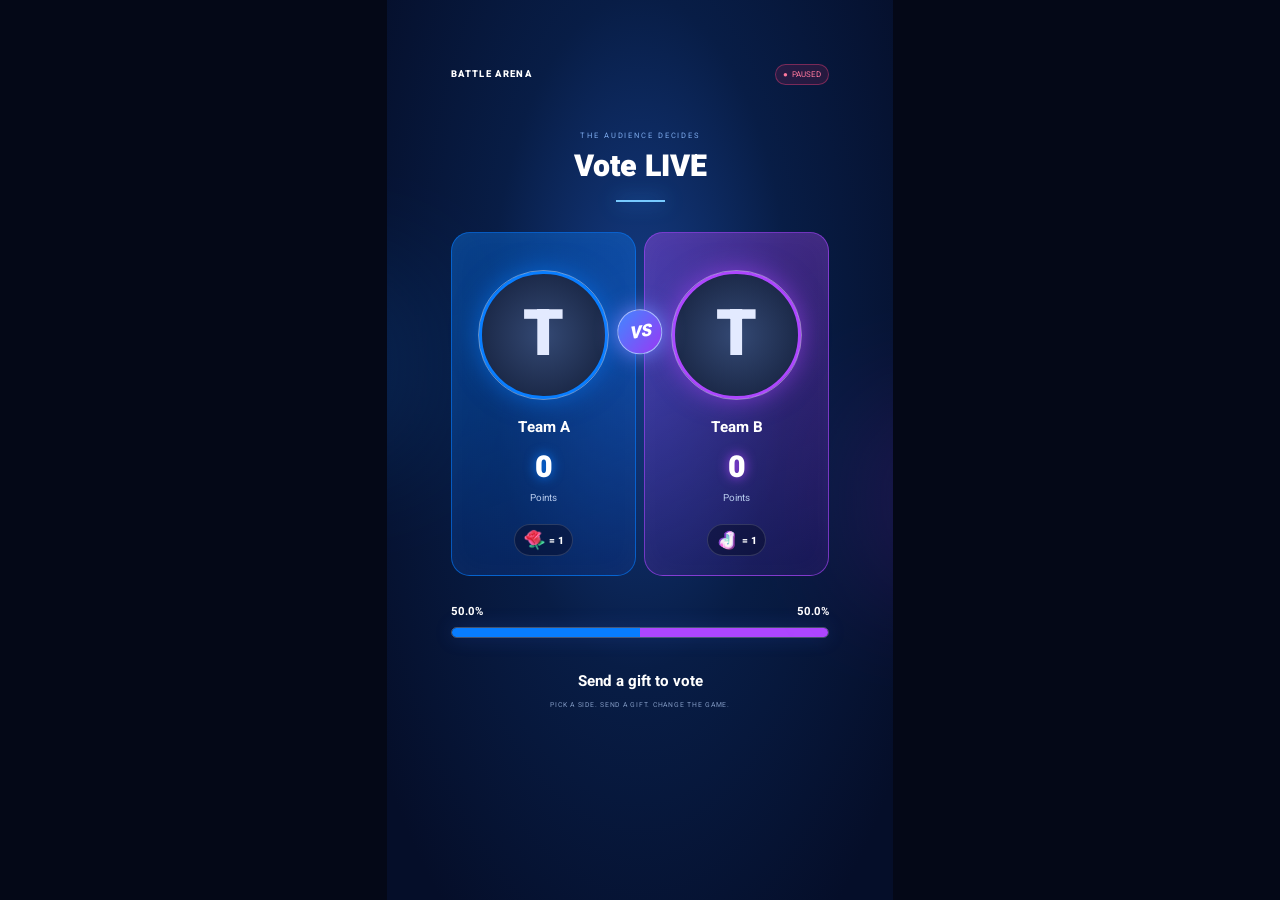
==== index.html @ 32b63412 "Build customizable bilingual battle display and admin with verified gift assets" ====
<!doctype html><html lang="en"><meta charset="utf-8"><meta name="viewport" content="width=device-width,initial-scale=1"><title>LIVE Battle • Display</title><link rel="stylesheet" href="style.css"><body class="display"><main id="game" class="game"></main><script type="module" src="display.js"></script></body></html>
---- style.css ----
@import url('https://fonts.googleapis.com/css2?family=Heebo:wght@400;600;700;800;900&display=swap');
:root{color-scheme:dark;font-family:Heebo,Arial,sans-serif;color:#f4f6ff;background:#070c20}*{box-sizing:border-box}body{margin:0}button,input,select,textarea{font:inherit}button,a.button{cursor:pointer;border:1px solid #34496e;border-radius:10px;background:#1c2d4d;color:white;padding:10px 16px;text-decoration:none}button:hover,a.button:hover{background:#28456f}button.primary{background:#5669f5;border-color:#7586ff}input,select,textarea{width:100%;background:#0c152b;border:1px solid #30405e;color:white;border-radius:8px;padding:10px}label{display:block;color:#b7c5df;font-size:13px;margin:12px 0}label input,label select{margin-top:5px}input[type=checkbox]{width:auto}h1,h2,h3,p{margin-top:0}.display{background:#040817;display:grid;place-items:center;min-height:100vh}.game{width:min(100vw,56.25vh);aspect-ratio:9/16;position:relative;overflow:hidden;background:radial-gradient(ellipse at 50% 37%,#153d87 0,#081d46 42%,#050e29 90%);container-type:inline-size;padding:5cqw;color:white}.game header{display:flex;justify-content:space-between;align-items:center;position:relative}.brand{font-size:2.5cqw;font-weight:800;letter-spacing:.35cqw;display:flex;align-items:center;gap:2cqw}.brand img{height:5cqw;max-width:20cqw}.live-dot{font-size:2.1cqw;border:1px solid #fb437a66;background:#f72c6420;border-radius:5cqw;padding:1cqw 2cqw;color:#ff789e}.live-dot:before{content:'●';margin-inline-end:1cqw}.intro{text-align:center;letter-spacing:.5cqw;color:#7ca9eb;font-size:2cqw;margin-top:12cqw}.game h1{text-align:center;font-size:8cqw;line-height:1.2;margin:2cqw 0;font-weight:900}.title-line{height:.5cqw;width:13cqw;background:#77caff;margin:4cqw auto 8cqw;box-shadow:0 0 5cqw #319bff}.arena{display:flex;position:relative;gap:2cqw;direction:ltr}.team{width:50%;min-width:0;text-align:center;border:1px solid color-mix(in srgb,var(--team),transparent 40%);border-radius:5cqw;padding:3cqw 1.5cqw 5cqw;background:linear-gradient(160deg,color-mix(in srgb,var(--team),transparent 62%),color-mix(in srgb,var(--team2),transparent 80%));box-shadow:inset 0 0 8cqw #ffffff08}.leader{color:#ffe397;font-size:2.7cqw;font-weight:800;height:7cqw}.portrait{border-radius:50%;width:34cqw;height:34cqw;margin:auto;border:1cqw solid var(--team);outline:.4cqw solid #ffffff60;overflow:hidden;background:radial-gradient(circle,#344974,#121d38);box-shadow:0 0 7cqw color-mix(in srgb,var(--team),transparent 40%)}.portrait img{width:100%;height:100%;object-fit:cover}.initial{display:grid;place-items:center;height:100%;font-size:17cqw;font-weight:900;color:#e3eaff}.team h2{font-size:4cqw;line-height:1.3;overflow-wrap:anywhere;margin:5cqw 0 3cqw;min-height:5.2cqw}.score{font-size:8cqw;letter-spacing:-.4cqw;font-weight:900;text-shadow:0 0 3cqw var(--team);line-height:1.25;overflow-wrap:anywhere}.points{font-size:2.6cqw;color:#b7cbed;margin:1cqw 0 5cqw}.vs{position:absolute;left:50%;top:29%;transform:translate(-50%,-50%) rotate(-8deg);background:linear-gradient(135deg,#4088ff,#9a38f4);border:.5cqw solid #a9bbff;border-radius:50%;width:12cqw;height:12cqw;display:grid;place-items:center;font-size:4.5cqw;font-style:italic;font-weight:900;box-shadow:0 0 6cqw #7385ff}.gift-pills{display:flex;justify-content:center;gap:1.5cqw;flex-wrap:wrap}.pill{display:flex;align-items:center;gap:1cqw;background:#080e2c88;border:1px solid #ffffff25;border-radius:9cqw;padding:1cqw 2cqw;font-size:2.7cqw;font-weight:800}.pill img{width:6cqw;height:6cqw;object-fit:contain}.balance{margin-top:7cqw;direction:ltr}.percent{display:flex;justify-content:space-between;font-size:3cqw;margin-bottom:2cqw}.track{display:flex;height:3cqw;border-radius:6cqw;overflow:hidden;border:.3cqw solid #ffffff40;box-shadow:0 0 5cqw #3e6bea33}.track>div{transition:width .6s}.game footer{text-align:center;margin-top:8cqw}.game footer strong{font-size:4cqw}.game footer p{font-size:1.8cqw;letter-spacing:.2cqw;color:#829ac3;margin-top:2cqw}.event{font-size:2.6cqw;color:#97d9ff;min-height:4cqw}.orb{position:absolute;width:50cqw;height:50cqw;filter:blur(15cqw);opacity:.15;pointer-events:none}.one{background:#1689ff;top:30%;left:-30%}.two{background:#9b32f1;top:45%;right:-30%}.hit .score{animation:pop .4s}@keyframes pop{50%{transform:scale(1.12);color:#fff3ac}}.still *{animation:none!important;transition:none!important}
.admin{max-width:1500px;margin:auto;padding:30px}.top{display:flex;justify-content:space-between;align-items:center;gap:15px}.eyebrow{font-size:11px;color:#8f9cfa;letter-spacing:3px}.top h1{font-size:30px;margin:5px 0}.muted{color:#91a2c0;font-size:13px;line-height:1.7}.workspace{display:grid;grid-template-columns:minmax(0,1fr) 320px;gap:24px;margin-top:25px}.panel{background:#101a30;border:1px solid #24314d;border-radius:16px;padding:24px;margin-bottom:18px}.panel h2{font-size:19px}.row{display:flex;gap:10px;align-items:center;flex-wrap:wrap}.row>*{flex:1}.row button{flex:initial}.two-col{display:grid;grid-template-columns:1fr 1fr;gap:18px}.catalog{display:grid;grid-template-columns:repeat(auto-fill,minmax(115px,1fr));gap:10px;max-height:430px;overflow:auto;margin-top:15px}.gift-card{padding:12px 7px;text-align:center;background:#15223c}.gift-card img{display:block;width:65px;height:65px;object-fit:contain;margin:auto auto 8px}.gift-card b{display:block;font-size:12px}.gift-card small{font-size:10px;color:#a1b3ce}.mapping{display:flex;align-items:center;gap:9px;margin:8px 0;background:#0c1428;padding:8px;border-radius:9px}.mapping img{width:35px;height:35px;object-fit:contain}.mapping span{flex:1}.mapping input{width:90px}.preview{position:sticky;top:20px;align-self:start}.preview iframe{width:100%;aspect-ratio:9/16;border:1px solid #354568;border-radius:12px;background:#040817}.notice{border-inline-start:3px solid #ffbb67;background:#ffbb670b;padding:14px;font-size:13px;line-height:1.7;color:#d9c6ab}.status{font-size:12px;color:#ffcc8c}.toast{position:fixed;bottom:20px;left:20px;max-width:90vw;background:#334582;padding:14px 22px;border-radius:12px;z-index:10}.event-list{max-height:200px;overflow:auto;font-size:12px}.event-list p{padding:8px;border-bottom:1px solid #263654}.portrait-control{width:70px;height:70px;object-fit:cover;border-radius:50%}summary{cursor:pointer;color:#c8d6ed}.small{font-size:12px}@media(max-width:1000px){.workspace{grid-template-columns:1fr}.preview{position:static;max-width:340px;margin:auto;width:100%}}@media(max-width:600px){.admin{padding:16px}.top{align-items:start;flex-direction:column}.two-col{grid-template-columns:1fr}.panel{padding:17px}.row>*{min-width:100px}}@media(prefers-reduced-motion:reduce){*{animation:none!important;transition:none!important}}
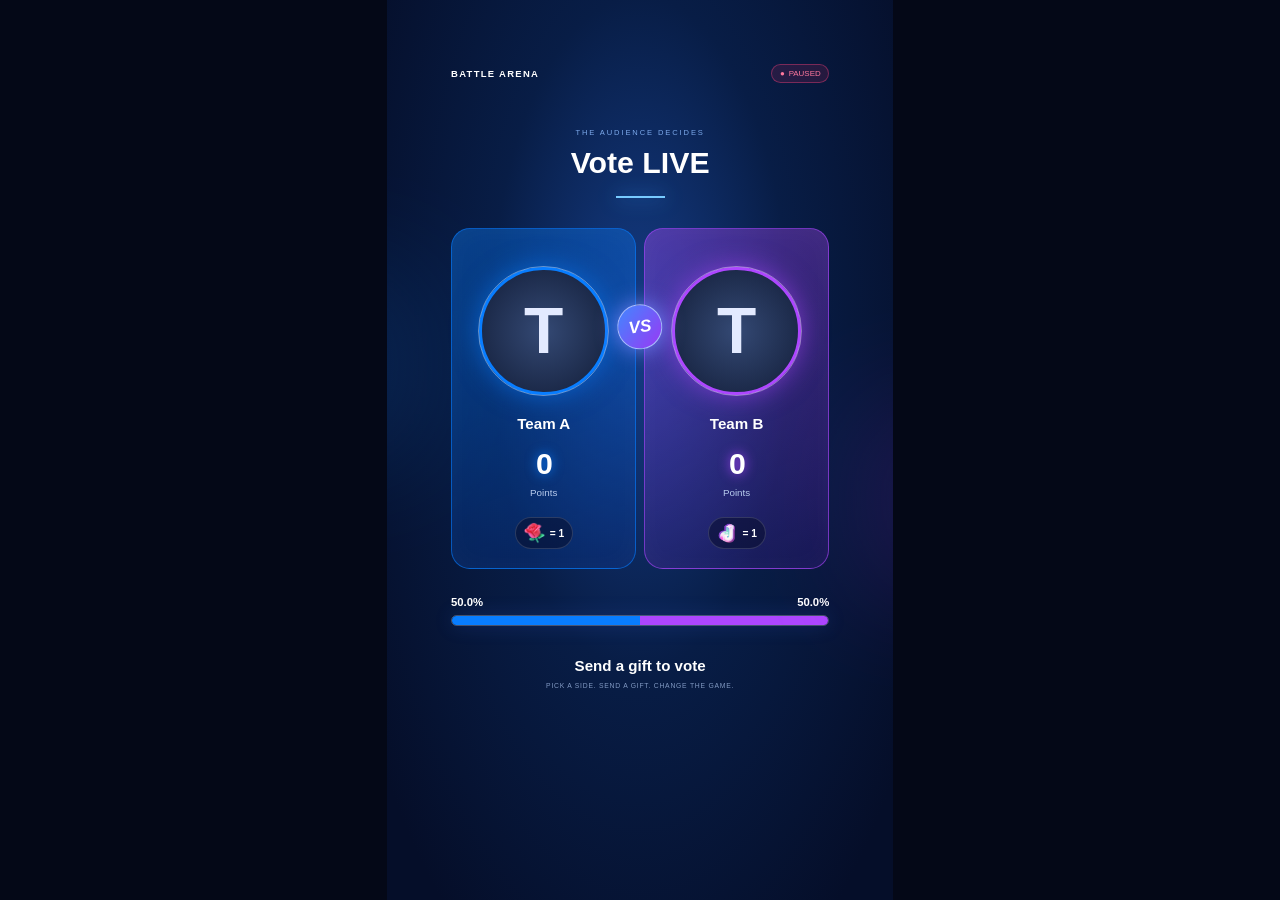
==== commit f07b2fb3: "Harden imported settings and event rendering against injection; add CSP and security tests" ====
--- a/index.html
+++ b/index.html
@@ -1 +1 @@
-<!doctype html><html lang="en"><meta charset="utf-8"><meta name="viewport" content="width=device-width,initial-scale=1"><title>LIVE Battle • Display</title><link rel="stylesheet" href="style.css"><body class="display"><main id="game" class="game"></main><script type="module" src="display.js"></script></body></html>
+<!doctype html><html lang="en"><meta charset="utf-8"><meta http-equiv="Content-Security-Policy" content="default-src 'none'; script-src 'self'; style-src 'self' 'unsafe-inline'; img-src 'self' data: https:; font-src 'self'; connect-src 'self'; frame-src 'self'; object-src 'none'; base-uri 'none'; form-action 'none'"><meta name="referrer" content="no-referrer"><meta name="viewport" content="width=device-width,initial-scale=1"><title>LIVE Battle • Display</title><link rel="stylesheet" href="style.css"><body class="display"><main id="game" class="game"></main><script type="module" src="display.js"></script></body></html>
--- a/style.css
+++ b/style.css
@@ -1,3 +1,2 @@
-@import url('https://fonts.googleapis.com/css2?family=Heebo:wght@400;600;700;800;900&display=swap');
-:root{color-scheme:dark;font-family:Heebo,Arial,sans-serif;color:#f4f6ff;background:#070c20}*{box-sizing:border-box}body{margin:0}button,input,select,textarea{font:inherit}button,a.button{cursor:pointer;border:1px solid #34496e;border-radius:10px;background:#1c2d4d;color:white;padding:10px 16px;text-decoration:none}button:hover,a.button:hover{background:#28456f}button.primary{background:#5669f5;border-color:#7586ff}input,select,textarea{width:100%;background:#0c152b;border:1px solid #30405e;color:white;border-radius:8px;padding:10px}label{display:block;color:#b7c5df;font-size:13px;margin:12px 0}label input,label select{margin-top:5px}input[type=checkbox]{width:auto}h1,h2,h3,p{margin-top:0}.display{background:#040817;display:grid;place-items:center;min-height:100vh}.game{width:min(100vw,56.25vh);aspect-ratio:9/16;position:relative;overflow:hidden;background:radial-gradient(ellipse at 50% 37%,#153d87 0,#081d46 42%,#050e29 90%);container-type:inline-size;padding:5cqw;color:white}.game header{display:flex;justify-content:space-between;align-items:center;position:relative}.brand{font-size:2.5cqw;font-weight:800;letter-spacing:.35cqw;display:flex;align-items:center;gap:2cqw}.brand img{height:5cqw;max-width:20cqw}.live-dot{font-size:2.1cqw;border:1px solid #fb437a66;background:#f72c6420;border-radius:5cqw;padding:1cqw 2cqw;color:#ff789e}.live-dot:before{content:'●';margin-inline-end:1cqw}.intro{text-align:center;letter-spacing:.5cqw;color:#7ca9eb;font-size:2cqw;margin-top:12cqw}.game h1{text-align:center;font-size:8cqw;line-height:1.2;margin:2cqw 0;font-weight:900}.title-line{height:.5cqw;width:13cqw;background:#77caff;margin:4cqw auto 8cqw;box-shadow:0 0 5cqw #319bff}.arena{display:flex;position:relative;gap:2cqw;direction:ltr}.team{width:50%;min-width:0;text-align:center;border:1px solid color-mix(in srgb,var(--team),transparent 40%);border-radius:5cqw;padding:3cqw 1.5cqw 5cqw;background:linear-gradient(160deg,color-mix(in srgb,var(--team),transparent 62%),color-mix(in srgb,var(--team2),transparent 80%));box-shadow:inset 0 0 8cqw #ffffff08}.leader{color:#ffe397;font-size:2.7cqw;font-weight:800;height:7cqw}.portrait{border-radius:50%;width:34cqw;height:34cqw;margin:auto;border:1cqw solid var(--team);outline:.4cqw solid #ffffff60;overflow:hidden;background:radial-gradient(circle,#344974,#121d38);box-shadow:0 0 7cqw color-mix(in srgb,var(--team),transparent 40%)}.portrait img{width:100%;height:100%;object-fit:cover}.initial{display:grid;place-items:center;height:100%;font-size:17cqw;font-weight:900;color:#e3eaff}.team h2{font-size:4cqw;line-height:1.3;overflow-wrap:anywhere;margin:5cqw 0 3cqw;min-height:5.2cqw}.score{font-size:8cqw;letter-spacing:-.4cqw;font-weight:900;text-shadow:0 0 3cqw var(--team);line-height:1.25;overflow-wrap:anywhere}.points{font-size:2.6cqw;color:#b7cbed;margin:1cqw 0 5cqw}.vs{position:absolute;left:50%;top:29%;transform:translate(-50%,-50%) rotate(-8deg);background:linear-gradient(135deg,#4088ff,#9a38f4);border:.5cqw solid #a9bbff;border-radius:50%;width:12cqw;height:12cqw;display:grid;place-items:center;font-size:4.5cqw;font-style:italic;font-weight:900;box-shadow:0 0 6cqw #7385ff}.gift-pills{display:flex;justify-content:center;gap:1.5cqw;flex-wrap:wrap}.pill{display:flex;align-items:center;gap:1cqw;background:#080e2c88;border:1px solid #ffffff25;border-radius:9cqw;padding:1cqw 2cqw;font-size:2.7cqw;font-weight:800}.pill img{width:6cqw;height:6cqw;object-fit:contain}.balance{margin-top:7cqw;direction:ltr}.percent{display:flex;justify-content:space-between;font-size:3cqw;margin-bottom:2cqw}.track{display:flex;height:3cqw;border-radius:6cqw;overflow:hidden;border:.3cqw solid #ffffff40;box-shadow:0 0 5cqw #3e6bea33}.track>div{transition:width .6s}.game footer{text-align:center;margin-top:8cqw}.game footer strong{font-size:4cqw}.game footer p{font-size:1.8cqw;letter-spacing:.2cqw;color:#829ac3;margin-top:2cqw}.event{font-size:2.6cqw;color:#97d9ff;min-height:4cqw}.orb{position:absolute;width:50cqw;height:50cqw;filter:blur(15cqw);opacity:.15;pointer-events:none}.one{background:#1689ff;top:30%;left:-30%}.two{background:#9b32f1;top:45%;right:-30%}.hit .score{animation:pop .4s}@keyframes pop{50%{transform:scale(1.12);color:#fff3ac}}.still *{animation:none!important;transition:none!important}
+:root{color-scheme:dark;font-family:Arial,"Noto Sans Hebrew",sans-serif;color:#f4f6ff;background:#070c20}*{box-sizing:border-box}body{margin:0}button,input,select,textarea{font:inherit}button,a.button{cursor:pointer;border:1px solid #34496e;border-radius:10px;background:#1c2d4d;color:white;padding:10px 16px;text-decoration:none}button:hover,a.button:hover{background:#28456f}button.primary{background:#5669f5;border-color:#7586ff}input,select,textarea{width:100%;background:#0c152b;border:1px solid #30405e;color:white;border-radius:8px;padding:10px}label{display:block;color:#b7c5df;font-size:13px;margin:12px 0}label input,label select{margin-top:5px}input[type=checkbox]{width:auto}h1,h2,h3,p{margin-top:0}.display{background:#040817;display:grid;place-items:center;min-height:100vh}.game{width:min(100vw,56.25vh);aspect-ratio:9/16;position:relative;overflow:hidden;background:radial-gradient(ellipse at 50% 37%,#153d87 0,#081d46 42%,#050e29 90%);container-type:inline-size;padding:5cqw;color:white}.game header{display:flex;justify-content:space-between;align-items:center;position:relative}.brand{font-size:2.5cqw;font-weight:800;letter-spacing:.35cqw;display:flex;align-items:center;gap:2cqw}.brand img{height:5cqw;max-width:20cqw}.live-dot{font-size:2.1cqw;border:1px solid #fb437a66;background:#f72c6420;border-radius:5cqw;padding:1cqw 2cqw;color:#ff789e}.live-dot:before{content:'●';margin-inline-end:1cqw}.intro{text-align:center;letter-spacing:.5cqw;color:#7ca9eb;font-size:2cqw;margin-top:12cqw}.game h1{text-align:center;font-size:8cqw;line-height:1.2;margin:2cqw 0;font-weight:900}.title-line{height:.5cqw;width:13cqw;background:#77caff;margin:4cqw auto 8cqw;box-shadow:0 0 5cqw #319bff}.arena{display:flex;position:relative;gap:2cqw;direction:ltr}.team{width:50%;min-width:0;text-align:center;border:1px solid color-mix(in srgb,var(--team),transparent 40%);border-radius:5cqw;padding:3cqw 1.5cqw 5cqw;background:linear-gradient(160deg,color-mix(in srgb,var(--team),transparent 62%),color-mix(in srgb,var(--team2),transparent 80%));box-shadow:inset 0 0 8cqw #ffffff08}.leader{color:#ffe397;font-size:2.7cqw;font-weight:800;height:7cqw}.portrait{border-radius:50%;width:34cqw;height:34cqw;margin:auto;border:1cqw solid var(--team);outline:.4cqw solid #ffffff60;overflow:hidden;background:radial-gradient(circle,#344974,#121d38);box-shadow:0 0 7cqw color-mix(in srgb,var(--team),transparent 40%)}.portrait img{width:100%;height:100%;object-fit:cover}.initial{display:grid;place-items:center;height:100%;font-size:17cqw;font-weight:900;color:#e3eaff}.team h2{font-size:4cqw;line-height:1.3;overflow-wrap:anywhere;margin:5cqw 0 3cqw;min-height:5.2cqw}.score{font-size:8cqw;letter-spacing:-.4cqw;font-weight:900;text-shadow:0 0 3cqw var(--team);line-height:1.25;overflow-wrap:anywhere}.points{font-size:2.6cqw;color:#b7cbed;margin:1cqw 0 5cqw}.vs{position:absolute;left:50%;top:29%;transform:translate(-50%,-50%) rotate(-8deg);background:linear-gradient(135deg,#4088ff,#9a38f4);border:.5cqw solid #a9bbff;border-radius:50%;width:12cqw;height:12cqw;display:grid;place-items:center;font-size:4.5cqw;font-style:italic;font-weight:900;box-shadow:0 0 6cqw #7385ff}.gift-pills{display:flex;justify-content:center;gap:1.5cqw;flex-wrap:wrap}.pill{display:flex;align-items:center;gap:1cqw;background:#080e2c88;border:1px solid #ffffff25;border-radius:9cqw;padding:1cqw 2cqw;font-size:2.7cqw;font-weight:800}.pill img{width:6cqw;height:6cqw;object-fit:contain}.balance{margin-top:7cqw;direction:ltr}.percent{display:flex;justify-content:space-between;font-size:3cqw;margin-bottom:2cqw}.track{display:flex;height:3cqw;border-radius:6cqw;overflow:hidden;border:.3cqw solid #ffffff40;box-shadow:0 0 5cqw #3e6bea33}.track>div{transition:width .6s}.game footer{text-align:center;margin-top:8cqw}.game footer strong{font-size:4cqw}.game footer p{font-size:1.8cqw;letter-spacing:.2cqw;color:#829ac3;margin-top:2cqw}.event{font-size:2.6cqw;color:#97d9ff;min-height:4cqw}.orb{position:absolute;width:50cqw;height:50cqw;filter:blur(15cqw);opacity:.15;pointer-events:none}.one{background:#1689ff;top:30%;left:-30%}.two{background:#9b32f1;top:45%;right:-30%}.hit .score{animation:pop .4s}@keyframes pop{50%{transform:scale(1.12);color:#fff3ac}}.still *{animation:none!important;transition:none!important}
 .admin{max-width:1500px;margin:auto;padding:30px}.top{display:flex;justify-content:space-between;align-items:center;gap:15px}.eyebrow{font-size:11px;color:#8f9cfa;letter-spacing:3px}.top h1{font-size:30px;margin:5px 0}.muted{color:#91a2c0;font-size:13px;line-height:1.7}.workspace{display:grid;grid-template-columns:minmax(0,1fr) 320px;gap:24px;margin-top:25px}.panel{background:#101a30;border:1px solid #24314d;border-radius:16px;padding:24px;margin-bottom:18px}.panel h2{font-size:19px}.row{display:flex;gap:10px;align-items:center;flex-wrap:wrap}.row>*{flex:1}.row button{flex:initial}.two-col{display:grid;grid-template-columns:1fr 1fr;gap:18px}.catalog{display:grid;grid-template-columns:repeat(auto-fill,minmax(115px,1fr));gap:10px;max-height:430px;overflow:auto;margin-top:15px}.gift-card{padding:12px 7px;text-align:center;background:#15223c}.gift-card img{display:block;width:65px;height:65px;object-fit:contain;margin:auto auto 8px}.gift-card b{display:block;font-size:12px}.gift-card small{font-size:10px;color:#a1b3ce}.mapping{display:flex;align-items:center;gap:9px;margin:8px 0;background:#0c1428;padding:8px;border-radius:9px}.mapping img{width:35px;height:35px;object-fit:contain}.mapping span{flex:1}.mapping input{width:90px}.preview{position:sticky;top:20px;align-self:start}.preview iframe{width:100%;aspect-ratio:9/16;border:1px solid #354568;border-radius:12px;background:#040817}.notice{border-inline-start:3px solid #ffbb67;background:#ffbb670b;padding:14px;font-size:13px;line-height:1.7;color:#d9c6ab}.status{font-size:12px;color:#ffcc8c}.toast{position:fixed;bottom:20px;left:20px;max-width:90vw;background:#334582;padding:14px 22px;border-radius:12px;z-index:10}.event-list{max-height:200px;overflow:auto;font-size:12px}.event-list p{padding:8px;border-bottom:1px solid #263654}.portrait-control{width:70px;height:70px;object-fit:cover;border-radius:50%}summary{cursor:pointer;color:#c8d6ed}.small{font-size:12px}@media(max-width:1000px){.workspace{grid-template-columns:1fr}.preview{position:static;max-width:340px;margin:auto;width:100%}}@media(max-width:600px){.admin{padding:16px}.top{align-items:start;flex-direction:column}.two-col{grid-template-columns:1fr}.panel{padding:17px}.row>*{min-width:100px}}@media(prefers-reduced-motion:reduce){*{animation:none!important;transition:none!important}}
